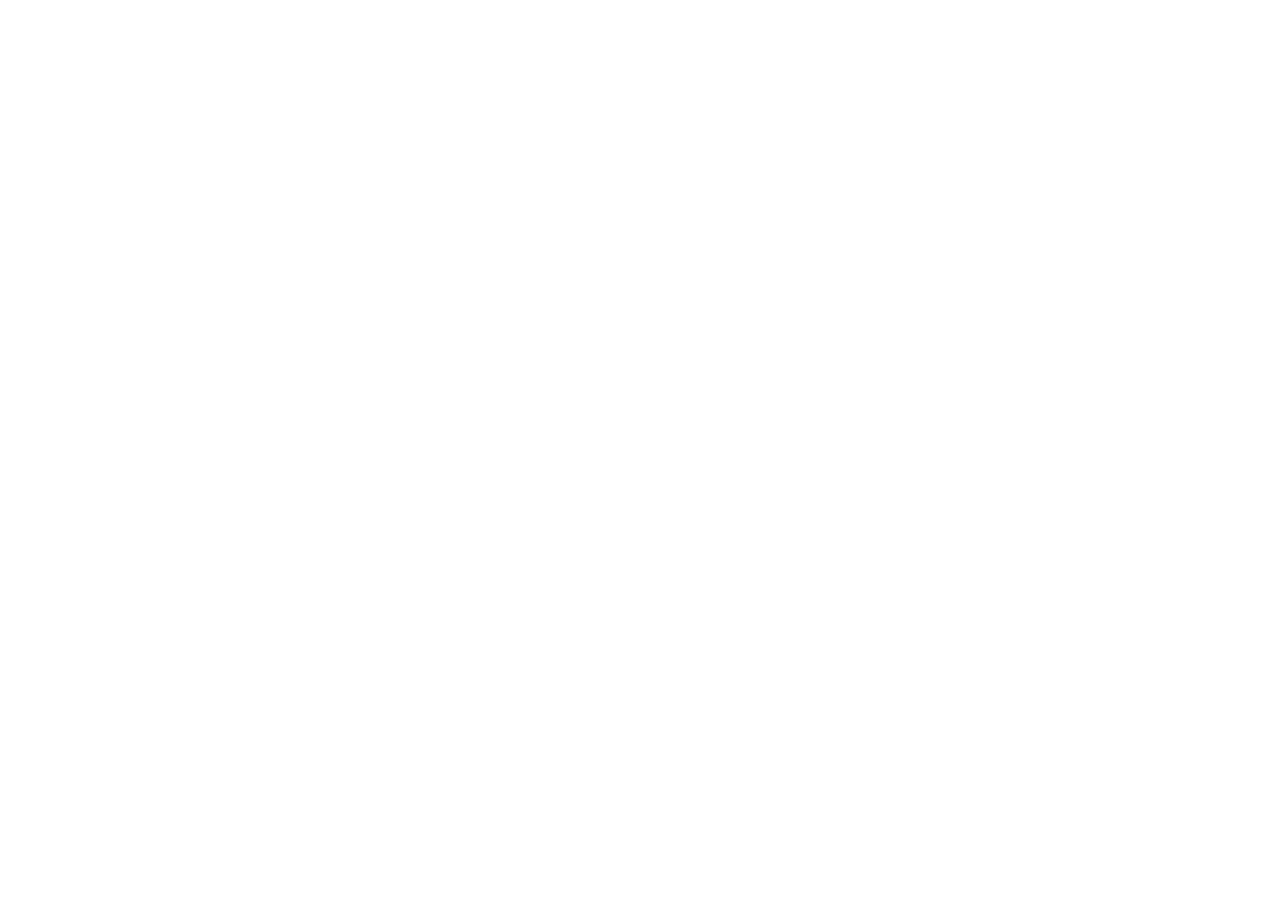
==== equipe/gabigol.html @ 9df9338f "Primeira etapa - Página principal" ====
<!DOCTYPE html>
<html lang="pt-br">
<head>
    <meta charset="UTF-8">
    <meta name="viewport" content="width=device-width, initial-scale=1.0">
    <link rel="shortcut icon" href="../imagens/crf-rubro.png" type="image/x-icon">
    <title>Gabriel Barbosa</title>
</head>
<body>
    
</body>
</html>
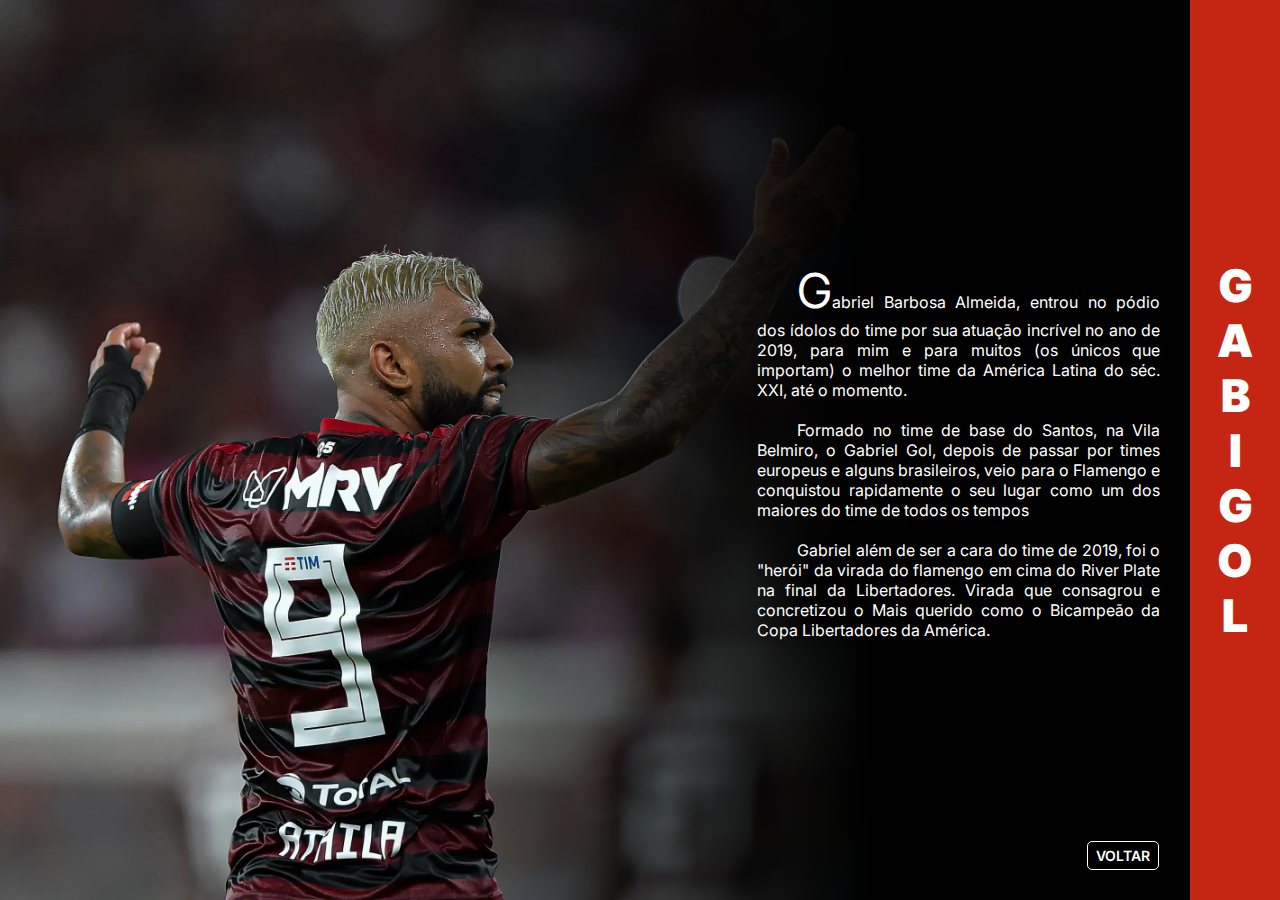
==== commit e44155c3: "doc: Finalização do projeto para entrega" ====
--- a/equipe/gabigol.html
+++ b/equipe/gabigol.html
@@ -3,10 +3,48 @@
 <head>
     <meta charset="UTF-8">
     <meta name="viewport" content="width=device-width, initial-scale=1.0">
-    <link rel="shortcut icon" href="../imagens/crf-rubro.png" type="image/x-icon">
+    <link rel="shortcut icon" href="../imagens/logo/crf-rubro.png" type="image/x-icon">
+    <link rel="stylesheet" href="../estilos/global.css">
+    <link rel="stylesheet" href="../estilos/pages.css">
     <title>Gabriel Barbosa</title>
 </head>
 <body>
-    
+    <div class="container container-gabigol">
+        <section class="direita-section">
+            <aside>
+                <p>G</p>
+                <p>A</p>
+                <p>B</p>
+                <p>I</p>
+                <p>G</p>
+                <p>O</p>
+                <p>L</p>
+            </aside>
+            <article class="direita-article">
+                <p class="first-p">
+                    Gabriel Barbosa Almeida, entrou no pódio dos ídolos do time 
+                    por sua atuação incrível no ano de 2019, para mim e 
+                    para muitos (os únicos que importam) 
+                    o melhor time da América Latina do séc. XXI, até o momento.
+                </p>
+                    <br>
+                <p>
+                    Formado no time de base do Santos, na Vila Belmiro, o Gabriel Gol, 
+                    depois de passar por times europeus e alguns brasileiros, veio 
+                    para o Flamengo e conquistou rapidamente o seu lugar como um dos 
+                    maiores do time de todos os tempos
+                </p>
+                    <br>
+                <p>
+                    Gabriel além de ser a cara do time de 2019, foi o "herói" da virada 
+                    do flamengo em cima do River Plate na final da Libertadores. Virada 
+                    que consagrou e concretizou o Mais querido como o Bicampeão da 
+                    Copa Libertadores da América.
+                </p>
+
+                <a href="../index.html">VOLTAR</a>
+            </article>
+        </section>
+    </div>
 </body>
 </html>--- a/estilos/global.css
+++ b/estilos/global.css
@@ -0,0 +1,24 @@
+@import url('https://fonts.googleapis.com/css2?family=Inter:wght@100..900&display=swap');
+html{
+    --rubro:#C52613;
+    --negro: #000;
+
+    font-size: 62.5%;
+    font-family: 'inter';
+}
+*{
+    padding: 0;
+    margin: 0;
+
+    color: #fff;
+}
+
+body{
+    height: 100vh;  
+
+    font-size: 16px;
+    color: white;
+}
+.container{
+    height: 100%;
+}--- a/estilos/pages.css
+++ b/estilos/pages.css
@@ -0,0 +1,178 @@
+.container-zico{
+    background-image: url(../imagens/landscapes/zico-landscape.jpg);
+    background-position: center;
+    background-repeat: no-repeat;
+    background-size: cover;
+}
+.container-gabigol{
+    background-image: url(../imagens/landscapes/gabigol-landscape.png);
+    background-position: center;
+    background-repeat: no-repeat;
+    background-size: cover;
+}
+.container-imperador{
+    background-image: url(../imagens/landscapes/imperador-landscape.png);
+    background-position: center;
+    background-repeat: no-repeat;
+    background-size: cover;
+}
+.container-neymar{
+    background-image: url(../imagens/landscapes/neymar-landscape.jpg);
+    background-position: center;
+    background-repeat: no-repeat;
+    background-size: cover;
+}
+.container-arrascaeta{
+    background-image: url(../imagens/landscapes/arrascaeta-landscape.png);
+    background-position: center;
+    background-repeat: no-repeat;
+    background-size: cover;
+}
+
+section{
+    height: 100%;
+    width: 70%;
+
+    display: flex;
+}
+aside{
+    width: 10%;
+    background-color: var(--rubro);
+
+    display: flex;
+    flex-direction: column;
+    align-items: center;
+    justify-content: center;
+
+    text-align: center;
+    font-size: 4.5rem;
+    font-weight: 900;
+}
+
+article{
+    height: 100%;
+    width: 90%;
+    background: #000;
+
+    display: flex;
+    flex-direction: column;
+    justify-content: center;
+}
+article p{
+    margin-left: 3rem;
+    width: 50%;
+    
+    text-indent: 4rem;
+    text-align: justify;
+}
+.first-p::first-letter{
+    font-size: 300%;
+}
+article h1{
+    margin-left: 3rem;
+    margin-top: 1rem;
+}
+a{
+    position: absolute;
+    bottom: 3rem;
+
+    margin-left: 3rem;
+    width: fit-content;
+    padding: .5rem .8rem;
+    
+    text-decoration: none;
+    font-size: 1.4rem;
+    font-weight: 600;
+
+    border-radius: .5rem;
+    border: .15rem solid #fff;
+}
+@media screen and (min-width: 789px) {
+    a:hover{
+        background-color: var(--rubro);
+        
+        border: none;
+
+        transform: translateY(-7px);
+        transition-duration: .4s;
+    }
+
+    article{
+        background: linear-gradient(90deg, #000 40%, #ffffff00 100%);
+    }
+
+    .direita-article{
+        background: linear-gradient(-90deg, #000 40%, #ffffff00 100%);
+    }
+}
+
+.direita-section{
+    position: absolute;
+    right: 0;
+
+    flex-direction: row-reverse;
+}
+.direita-article p{
+    align-self: flex-end;
+    margin-left: 0;
+    margin-right: 3rem;
+}
+.direita-article a{
+    right: 13.5%;
+}
+
+@media screen and (max-width: 789px) {
+    .container{
+        height: 100vh;
+    }
+
+    .container-zico{
+        background-image: url(../imagens/portraits/zico-portrait.jpg);
+    }
+    .container-gabigol{
+        background-image: url(../imagens/portraits/gabigol-portrait.png);
+    }
+    .container-imperador{
+        background-image: url(../imagens/portraits/imperador-portrait.png);
+    }
+    .container-neymar{
+        background-image: url(../imagens/portraits/neymar-portrait.jpg);
+    }
+    .container-arrascaeta{
+        background-image: url(../imagens/portraits/arrascaeta-portrait.png);
+    }
+
+    section, .direita-section{
+        width: 100%;
+        flex-direction: column;
+    }
+    aside{
+        width: 100%;
+        height: 8rem;
+        flex-direction: row;
+    }
+    article, .direita-article{
+        /* height: fit-content; */
+        width: 100%;
+        background-color: #000000a2;
+
+        align-items: center;
+    }
+    article p, .direita-article p{
+        margin: 0;
+        width: 80%;
+        
+        font-size: 2rem;
+    }
+
+    .direita-article p {
+        align-self: center;
+    }
+
+    a{
+        margin-left: 0;
+        margin-top: 1rem;
+    }
+}
+
+
